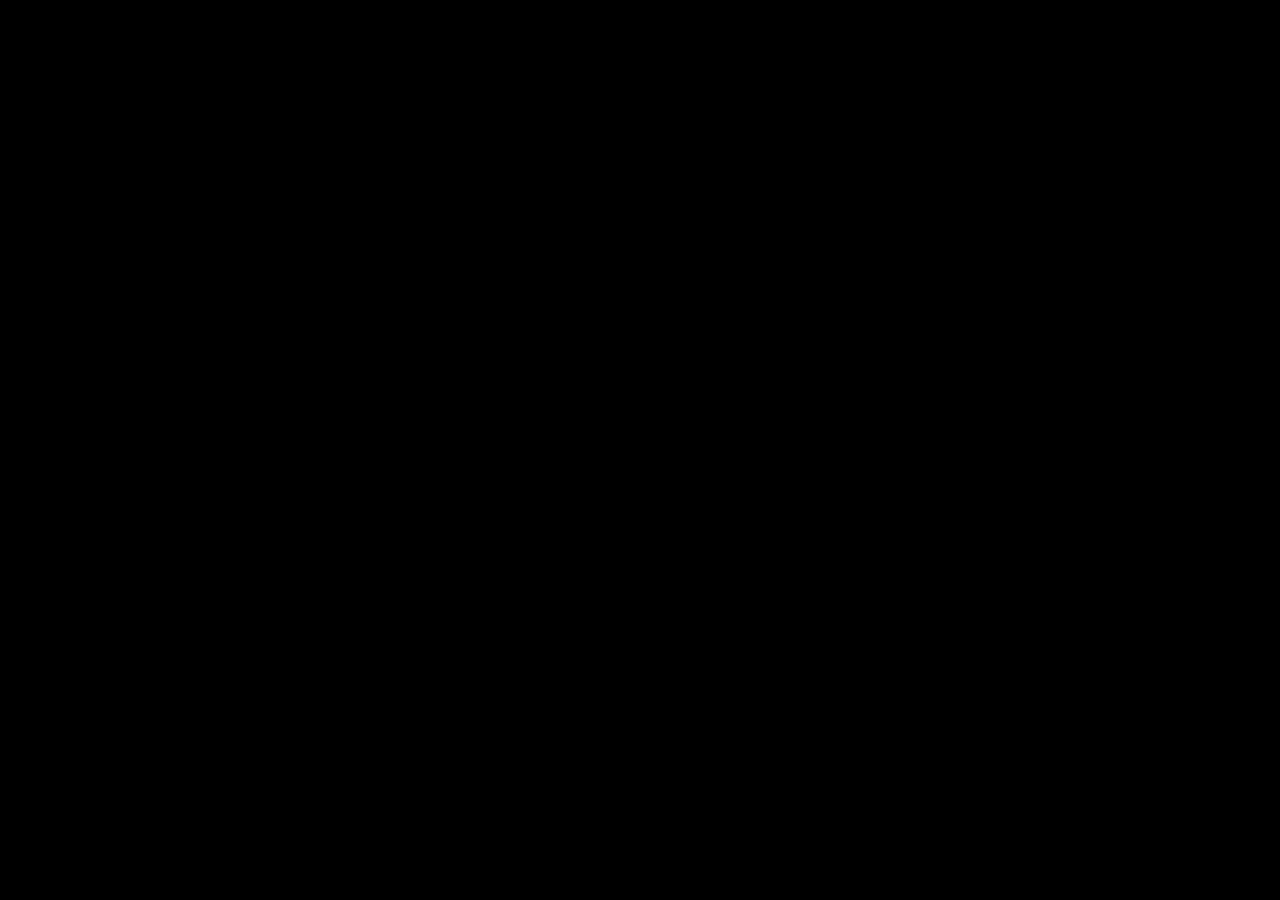
==== index.html @ 18331a68 "Merge pull request #1 from Groschenroman/main Switchable number format: US (1,234.56) and European (" ====
<!doctype html>
<html lang="en">
  <head>
    <meta charset="UTF-8" />
    <title>Calculator</title>
    <meta
      name="viewport"
      content="width=device-width, initial-scale=1, maximum-scale=1, user-scalable=no, viewport-fit=cover"
    />
    <meta name="apple-mobile-web-app-capable" content="yes" />
    <meta name="mobile-web-app-capable" content="yes" />
    <!-- Opaque bar: content must not sit under the status bar, or iOS 26 blurs and darkens it -->
    <meta name="apple-mobile-web-app-status-bar-style" content="black" />
    <meta name="apple-mobile-web-app-title" content="Calculator" />
    <meta name="theme-color" content="#000000" />
    <meta name="format-detection" content="telephone=no" />
    <link rel="apple-touch-icon" href="calc-icon.png" />
    <link rel="icon" href="calc-icon.png" />
    <link rel="manifest" href="manifest.webmanifest" />
    <link rel="stylesheet" href="style.css" />
  </head>
  <body>
    <main class="calc">
      <!-- Top-left: history (clock). Long-press sets/clears the target. Minute hand flips when a target is set. -->
      <button
        class="round history"
        id="historyBtn"
        aria-label="History"
        type="button"
      >
        <svg
          viewBox="0 0 24 24"
          style="--w: 22; --h: 22"
          fill="none"
          stroke="currentColor"
          stroke-width="2.1"
          stroke-linecap="round"
          stroke-linejoin="round"
        >
          <circle cx="12" cy="12" r="10.9" />
          <line x1="12" y1="12" x2="12" y2="6" />
          <line id="minuteHand" x1="12" y1="12" x2="17" y2="12" />
        </svg>
      </button>
      <!-- Top-right: calculator mode. Long-press shows the target while held. -->
      <button
        class="round mode"
        id="modeBtn"
        aria-label="Calculator mode"
        type="button"
      >
        <svg viewBox="0 0 26.7 38.7" style="--w: 15.8; --h: 22.5">
          <mask id="calcMask">
            <rect x="0" y="0" width="26.7" height="38.7" rx="5.5" fill="#fff" />
            <rect
              x="4.2"
              y="4.6"
              width="18.3"
              height="8.4"
              rx="2"
              fill="#000"
            />
            <g fill="#000">
              <circle cx="7.1" cy="19.2" r="2.1" />
              <circle cx="13.35" cy="19.2" r="2.1" />
              <circle cx="19.6" cy="19.2" r="2.1" />
              <circle cx="7.1" cy="26.2" r="2.1" />
              <circle cx="13.35" cy="26.2" r="2.1" />
              <circle cx="19.6" cy="26.2" r="2.1" />
              <circle cx="7.1" cy="33.2" r="2.1" />
              <circle cx="13.35" cy="33.2" r="2.1" />
              <circle cx="19.6" cy="33.2" r="2.1" />
            </g>
          </mask>
          <rect
            x="0"
            y="0"
            width="26.7"
            height="38.7"
            rx="5.5"
            fill="currentColor"
            mask="url(#calcMask)"
          />
        </svg>
      </button>
      <div class="toast" id="toast" aria-live="polite"></div>

      <div class="expr" id="expr"><span id="exprText"></span></div>
      <div class="display" id="display">
        <span class="display-text" id="displayText">0</span>
      </div>

      <div class="keypad" id="keypad">
        <button class="key fn" data-key="bs" type="button" aria-label="Delete">
          <svg
            viewBox="0 0 40 34"
            style="--w: 37.5; --h: 32"
            fill="none"
            stroke="currentColor"
            stroke-width="2.4"
            stroke-linecap="round"
            stroke-linejoin="round"
          >
            <path
              d="M1.6 17 L12.2 3.4 Q13.4 1.8 15.4 1.8 L34.2 1.8 Q38.4 1.8 38.4 6 L38.4 28 Q38.4 32.2 34.2 32.2 L15.4 32.2 Q13.4 32.2 12.2 30.6 Z"
            />
            <line x1="19.5" y1="12" x2="29.5" y2="22" />
            <line x1="29.5" y1="12" x2="19.5" y2="22" />
          </svg>
        </button>
        <button class="key fn" data-key="clear" id="clearKey" type="button">
          AC
        </button>
        <button
          class="key fn"
          data-key="percent"
          type="button"
          aria-label="Percent"
        >
          <svg
            viewBox="0 0 29 30.3"
            style="--w: 33.4; --h: 34.7"
            fill="none"
            stroke="currentColor"
            stroke-width="2.6"
            stroke-linecap="round"
          >
            <ellipse cx="7.6" cy="8" rx="5.6" ry="6.4" />
            <ellipse cx="21.4" cy="22.3" rx="5.6" ry="6.4" />
            <line x1="24.4" y1="1.6" x2="4.6" y2="28.7" />
          </svg>
        </button>
        <button class="key op" data-key="/" type="button" aria-label="Divide">
          <svg
            viewBox="0 0 31 27.7"
            style="--w: 28.3; --h: 25.3"
            fill="currentColor"
            stroke="currentColor"
            stroke-linecap="round"
          >
            <circle cx="15.5" cy="2.7" r="2.7" stroke="none" />
            <circle cx="15.5" cy="25" r="2.7" stroke="none" />
            <line
              x1="1.65"
              y1="13.85"
              x2="29.35"
              y2="13.85"
              stroke-width="3.3"
            />
          </svg>
        </button>

        <button class="key num" data-key="7" type="button">7</button>
        <button class="key num" data-key="8" type="button">8</button>
        <button class="key num" data-key="9" type="button">9</button>
        <button class="key op" data-key="*" type="button" aria-label="Multiply">
          <svg
            viewBox="0 0 25 25"
            style="--w: 22.9; --h: 22.9"
            fill="none"
            stroke="currentColor"
            stroke-width="3.3"
            stroke-linecap="round"
          >
            <line x1="1.65" y1="1.65" x2="23.35" y2="23.35" />
            <line x1="23.35" y1="1.65" x2="1.65" y2="23.35" />
          </svg>
        </button>

        <button class="key num" data-key="4" type="button">4</button>
        <button class="key num" data-key="5" type="button">5</button>
        <button class="key num" data-key="6" type="button">6</button>
        <button class="key op" data-key="-" type="button" aria-label="Subtract">
          <svg
            viewBox="0 0 31 31"
            style="--w: 28.3; --h: 28.3"
            fill="none"
            stroke="currentColor"
            stroke-width="3.3"
            stroke-linecap="round"
          >
            <line x1="1.65" y1="15.5" x2="29.35" y2="15.5" />
          </svg>
        </button>

        <button class="key num" data-key="1" type="button">1</button>
        <button class="key num" data-key="2" type="button">2</button>
        <button class="key num" data-key="3" type="button">3</button>
        <button class="key op" data-key="+" type="button" aria-label="Add">
          <svg
            viewBox="0 0 31 31"
            style="--w: 28.3; --h: 28.3"
            fill="none"
            stroke="currentColor"
            stroke-width="3.3"
            stroke-linecap="round"
          >
            <line x1="1.65" y1="15.5" x2="29.35" y2="15.5" />
            <line x1="15.5" y1="1.65" x2="15.5" y2="29.35" />
          </svg>
        </button>

        <button
          class="key num"
          data-key="negate"
          type="button"
          aria-label="Plus minus"
        >
          <svg
            viewBox="0 0 30 30"
            style="--w: 34.5; --h: 34"
            fill="none"
            stroke="currentColor"
            stroke-width="2.5"
            stroke-linecap="round"
          >
            <line x1="7" y1="3" x2="7" y2="13" />
            <line x1="2" y1="8" x2="12" y2="8" />
            <line x1="21.5" y1="1.6" x2="7.5" y2="28.4" />
            <line x1="19" y1="24" x2="28.5" y2="24" />
          </svg>
        </button>
        <button class="key num" data-key="0" type="button">0</button>
        <button class="key num" data-key="." type="button">.</button>
        <button class="key op" data-key="=" type="button" aria-label="Equals">
          <svg
            viewBox="0 0 26 15.3"
            style="--w: 23.8; --h: 14"
            fill="none"
            stroke="currentColor"
            stroke-width="3.3"
            stroke-linecap="round"
          >
            <line x1="1.65" y1="1.65" x2="24.35" y2="1.65" />
            <line x1="1.65" y1="13.65" x2="24.35" y2="13.65" />
          </svg>
        </button>
      </div>
    </main>
    <script src="app.js"></script>
  </body>
</html>
---- style.css ----
/* Geometry measured from an iOS 26 Calculator screenshot on a 393 x 852 pt iPhone (15/16/17 Pro size).
   CSS px == iOS pt. Everything scales with screen width via --u so other models stay proportional. */
:root {
  --u: calc(100vw / 393);   /* one iOS point on a 393pt-wide screen */

  --orange: #ff9201;
  --orange-dark: #fa8c00;
  --orange-press: #fcc78d;
  --fn: #5e5e5e;
  --fn-dark: #525252;
  --fn-press: #a5a5a8;
  --num: #343434;
  --num-dark: #2e2e2e;
  --num-press: #737373;
  --top: #202020;
  --white: #ffffff;
  --rim: rgba(255, 255, 255, 0.16);

  --pad-x: calc(16 * var(--u));
  --gap-x: calc(8 * var(--u));
  --gap-y: calc(8 * var(--u));
  --btn: calc((100vw - 2 * var(--pad-x) - 3 * var(--gap-x)) / 4);
  --top-btn: calc(44 * var(--u));
  --safe-top: env(safe-area-inset-top, 59px);
  --display-size: calc(64 * var(--u));
  --label-size: calc(35 * var(--u));
}

* { box-sizing: border-box; }

html, body {
  margin: 0;
  padding: 0;
  height: 100%;
  background: #000;
  color: var(--white);
  overflow: hidden;
  overscroll-behavior: none;
  -webkit-text-size-adjust: 100%;
  -webkit-touch-callout: none;
  -webkit-user-select: none;
  user-select: none;
  -webkit-tap-highlight-color: transparent;
  font-family: -apple-system, BlinkMacSystemFont, system-ui, "SF Pro Display", "SF Pro Text", "Helvetica Neue", Helvetica, Arial, sans-serif;
  -webkit-font-smoothing: antialiased;
}

.calc {
  position: fixed;
  inset: 0;
  background: #000;
  touch-action: manipulation;
}
/* Phone held sideways: just go black. The portrait layout is the only one. */
@media (orientation: landscape) {
  .calc { visibility: hidden; pointer-events: none; }
}

button {
  font: inherit;
  color: inherit;
  background: none;
  border: 0;
  padding: 0;
  margin: 0;
  outline: none;
  -webkit-appearance: none;
  appearance: none;
  touch-action: manipulation;
  cursor: default;
}

/* Inline SVG glyphs: each sets its own --w/--h in pt at the 393 scale */
button svg {
  display: block;
  pointer-events: none;
  width: calc(var(--w) * var(--u));
  height: calc(var(--h) * var(--u));
}

/* Top corner buttons */
.round {
  position: absolute;
  top: var(--safe-top);
  width: var(--top-btn);
  height: var(--top-btn);
  border-radius: 50%;
  background: var(--top);
  box-shadow: inset 0 0 0 1px rgba(255, 255, 255, 0.12);
  color: var(--white);
  display: flex;
  align-items: center;
  justify-content: center;
  transition: background-color 0.28s ease-out;
}
.round.history { left: var(--pad-x); }
.round.mode { right: var(--pad-x); }
.round.pressed { transition: none; background: #3a3a3a; }

/* Brief note between the round buttons (number format switch) */
.toast {
  position: absolute;
  top: calc(var(--safe-top) + 10 * var(--u));
  left: 50%;
  transform: translateX(-50%);
  height: calc(24 * var(--u));
  padding: 0 calc(12 * var(--u));
  border-radius: calc(12 * var(--u));
  background: rgba(255, 255, 255, 0.08);
  color: #8e8e93;
  font-size: calc(14 * var(--u));
  line-height: calc(24 * var(--u));
  white-space: nowrap;
  pointer-events: none;
  opacity: 0;
  transition: opacity 0.25s ease-out;
}
.toast.show { opacity: 1; }

/* Keypad. Anchored from the top: in a home-screen web app iOS reports a viewport that is
   shorter than the screen by the status-bar height, so bottom anchoring lands too high.
   The screen aspect ratio is the same on all recent iPhones, so top offsets in --u scale fine. */
.keypad {
  position: absolute;
  left: var(--pad-x);
  right: var(--pad-x);
  /* Offsets are from the top safe-area inset, so they hold whether the page starts under
     the status bar (translucent) or below it (opaque, safe-area-inset-top = 0). */
  top: calc(var(--safe-top) + 277.9 * var(--u));
  display: grid;
  grid-template-columns: repeat(4, 1fr);
  grid-auto-rows: var(--btn);
  column-gap: var(--gap-x);
  row-gap: var(--gap-y);
}

.key {
  height: var(--btn);
  border-radius: 50%;
  display: flex;
  align-items: center;
  justify-content: center;
  font-size: var(--label-size);
  font-weight: 400;
  line-height: 1;
  color: var(--white);
  box-shadow: inset 0 0 0 1px var(--rim);
  transition: background-color 0.28s ease-out, color 0.28s ease-out;
}
.key.num { background: linear-gradient(160deg, var(--num) 55%, var(--num-dark)); }
.key.fn  { background: linear-gradient(160deg, var(--fn) 45%, var(--fn-dark)); }
.key.op  { background: linear-gradient(180deg, var(--orange) 60%, var(--orange-dark)); }

.key.pressed { transition: none; }
.key.num.pressed { background: var(--num-press); }
.key.fn.pressed  { background: var(--fn-press); }
.key.op.pressed  { background: var(--orange-press); }

/* Text labels render slightly low relative to the reference; nudge them up */
.key.num:not([data-key="negate"]), .key.fn[data-key="clear"] { padding-bottom: calc(0.8 * var(--u)); }
/* The backspace glyph's visual centre sits left of the button centre in iOS */
.key[data-key="bs"] svg { transform: translateX(calc(-1.3 * var(--u))); }

/* Grey expression line above the number (iOS 26) */
.expr {
  position: absolute;
  left: var(--pad-x);
  right: calc(15.5 * var(--u));
  top: calc(var(--safe-top) + 160.8 * var(--u));
  height: calc(27 * var(--u));
  color: #8e8e93;
  display: flex;
  align-items: center;
  justify-content: flex-end;
  overflow: hidden;
}
.expr span {
  font-size: calc(27 * var(--u));
  font-weight: 400;
  line-height: 1;
  white-space: nowrap;
}

/* Display */
.display {
  position: absolute;
  left: var(--pad-x);
  right: calc(16.2 * var(--u));
  /* The box is exactly one line of the base size, so shrunken text stays centred on the
     same line as iOS does. Puts the digit baseline at 314pt on iOS Safari. */
  top: calc(var(--safe-top) + 200.9 * var(--u));
  height: var(--display-size);
  display: flex;
  align-items: center;
  justify-content: flex-end;
  overflow: hidden;
}
/* Text that still doesn't fit runs off the left edge and fades out, as in iOS 26 */
.clipped {
  -webkit-mask-image: linear-gradient(to right, rgba(0, 0, 0, 0), #000 calc(25 * var(--u)));
  mask-image: linear-gradient(to right, rgba(0, 0, 0, 0), #000 calc(25 * var(--u)));
}
.display-text {
  display: block;
  font-size: var(--display-size);
  font-weight: 400;
  line-height: 1;
  white-space: nowrap;
  transform-origin: right bottom;
  will-change: font-size;
}
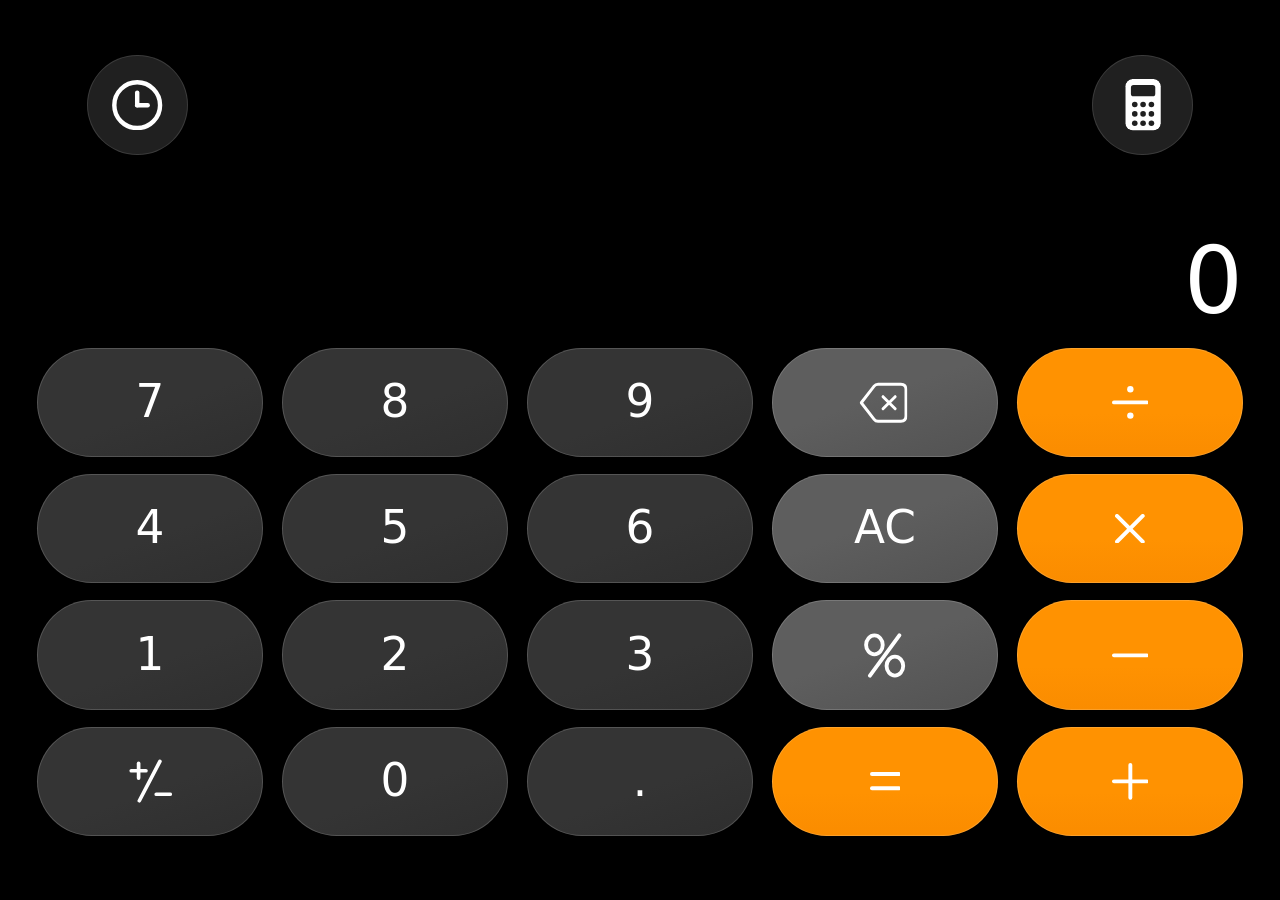
==== commit 56980090: "Add the iPhone Duo layouts Ports gmadrigal25's DuoCalcDM layouts: the Duo Calculator's 5 x 4 keypad " ====
--- a/index.html
+++ b/index.html
@@ -3,6 +3,13 @@
   <head>
     <meta charset="UTF-8" />
     <title>Calculator</title>
+    <script>
+      // /us, /uk and /eu need a trailing slash, so the relative manifest, styles and
+      // service worker resolve inside that version's folder.
+      if (/^\/(us|uk|eu)$/.test(location.pathname)) {
+        location.replace(location.pathname + "/" + location.search + location.hash);
+      }
+    </script>
     <meta
       name="viewport"
       content="width=device-width, initial-scale=1, maximum-scale=1, user-scalable=no, viewport-fit=cover"
@@ -20,8 +27,10 @@
     <link rel="stylesheet" href="style.css" />
   </head>
   <body>
-    <main class="calc">
-      <!-- Top-left: history (clock). Long-press sets/clears the target. Minute hand flips when a target is set. -->
+    <main class="calc" id="calc">
+      <!-- Reads the safe-area insets for the iPhone Duo layouts in app.js. -->
+      <div class="safe-probe" id="safeProbe" aria-hidden="true"></div>
+      <!-- Top-left: history (clock). A tap saves the number on screen as the target. The minute hand shows the state. -->
       <button
         class="round history"
         id="historyBtn"
@@ -42,11 +51,11 @@
           <line id="minuteHand" x1="12" y1="12" x2="17" y2="12" />
         </svg>
       </button>
-      <!-- Top-right: calculator mode. Long-press shows the target while held. -->
+      <!-- Top-right: calculator icon. A tap sets the target to the current date and time. -->
       <button
         class="round mode"
         id="modeBtn"
-        aria-label="Calculator mode"
+        aria-label="Calculator"
         type="button"
       >
         <svg viewBox="0 0 26.7 38.7" style="--w: 15.8; --h: 22.5">
@@ -83,7 +92,6 @@
           />
         </svg>
       </button>
-      <div class="toast" id="toast" aria-live="polite"></div>
 
       <div class="expr" id="expr"><span id="exprText"></span></div>
       <div class="display" id="display">
--- a/style.css
+++ b/style.css
@@ -51,10 +51,6 @@
   background: #000;
   touch-action: manipulation;
 }
-/* Phone held sideways: just go black. The portrait layout is the only one. */
-@media (orientation: landscape) {
-  .calc { visibility: hidden; pointer-events: none; }
-}
 
 button {
   font: inherit;
@@ -97,26 +93,6 @@
 .round.mode { right: var(--pad-x); }
 .round.pressed { transition: none; background: #3a3a3a; }
 
-/* Brief note between the round buttons (number format switch) */
-.toast {
-  position: absolute;
-  top: calc(var(--safe-top) + 10 * var(--u));
-  left: 50%;
-  transform: translateX(-50%);
-  height: calc(24 * var(--u));
-  padding: 0 calc(12 * var(--u));
-  border-radius: calc(12 * var(--u));
-  background: rgba(255, 255, 255, 0.08);
-  color: #8e8e93;
-  font-size: calc(14 * var(--u));
-  line-height: calc(24 * var(--u));
-  white-space: nowrap;
-  pointer-events: none;
-  opacity: 0;
-  transition: opacity 0.25s ease-out;
-}
-.toast.show { opacity: 1; }
-
 /* Keypad. Anchored from the top: in a home-screen web app iOS reports a viewport that is
    shorter than the screen by the status-bar height, so bottom anchoring lands too high.
    The screen aspect ratio is the same on all recent iPhones, so top offsets in --u scale fine. */
@@ -135,6 +111,7 @@
 }
 
 .key {
+  position: relative;
   height: var(--btn);
   border-radius: 50%;
   display: flex;
@@ -151,10 +128,28 @@
 .key.fn  { background: linear-gradient(160deg, var(--fn) 45%, var(--fn-dark)); }
 .key.op  { background: linear-gradient(180deg, var(--orange) 60%, var(--orange-dark)); }
 
-.key.pressed { transition: none; }
-.key.num.pressed { background: var(--num-press); }
-.key.fn.pressed  { background: var(--fn-press); }
-.key.op.pressed  { background: var(--orange-press); }
+.key.pressed, .key.secret-feedback { transition: none; }
+.key.num.pressed, .key.num.secret-feedback { background: var(--num-press); }
+.key.fn.pressed, .key.fn.secret-feedback  { background: var(--fn-press); }
+.key.op.pressed, .key.op.secret-feedback  { background: var(--orange-press); }
+
+/* With a force number set, a small dot under + or − shows which one reaches it, and one under
+   a number key shows how many digits that takes. Both go once the force is armed. They sit
+   below the symbol, a little to the right, and each key's speck has a slightly different
+   spot, size and shape (set in app.js), so they look like dust rather than a mark. */
+.key.secret-count-hint::after {
+  content: "";
+  position: absolute;
+  left: calc(50% + var(--speck-dx, 6.7) * var(--u));
+  top: calc(50% + var(--speck-dy, 25.3) * var(--u));
+  width: calc(var(--speck-size, 1.6) * var(--speck-u, var(--u)));
+  height: calc(var(--speck-size, 1.6) * var(--speck-u, var(--u)));
+  border-radius: var(--speck-shape, 50%);
+  background: rgba(255, 255, 255, 0.8);
+  box-shadow: 0 0 calc(0.5 * var(--u)) rgba(255, 255, 255, 0.35);
+  transform: translate(-50%, -50%) rotate(var(--speck-rot, 0deg));
+  pointer-events: none;
+}
 
 /* Text labels render slightly low relative to the reference; nudge them up */
 .key.num:not([data-key="negate"]), .key.fn[data-key="clear"] { padding-bottom: calc(0.8 * var(--u)); }
@@ -209,3 +204,166 @@
   transform-origin: right bottom;
   will-change: font-size;
 }
+
+/* Landscape, as the basic iOS 26 Calculator lays itself out sideways: the same 20 keys as wide
+   pills in five columns (7 8 9 ⌫ ÷ / 4 5 6 AC × / 1 2 3 % − / ± 0 . = +), the number above
+   on the right. Measured from a 852 x 393 pt screenshot. Here --u is one point of a 393pt-tall
+   screen, so it scales with height; the columns stretch to fill the width between the
+   safe areas. Inside the keypad --u is rescaled to the key height, so labels, glyphs and
+   specks keep their portrait proportions. */
+@media (orientation: landscape) {
+  :root {
+    --u: calc(100vh / 393);
+    --side: calc(max(env(safe-area-inset-left, 0px), env(safe-area-inset-right, 0px)) + 16 * var(--u));
+    --btn: calc(47.7 * var(--u));
+    --gap-x: calc(8.1 * var(--u));
+    --gap-y: calc(7.5 * var(--u));
+    --keys-top: calc(151.8 * var(--u));
+    --display-size: calc(40.4 * var(--u));
+    --expr-size: calc(17.5 * var(--u));
+    --speck-u: calc(0.7 * var(--u));
+  }
+
+  .round { top: calc(23.8 * var(--u)); }
+  .round.history { left: calc(38 * var(--u)); }
+  .round.mode { right: calc(38 * var(--u)); }
+
+  .keypad {
+    left: var(--side);
+    right: var(--side);
+    top: var(--keys-top);
+    grid-template-columns: repeat(5, 1fr);
+    --u: calc(var(--btn) / 84.25);
+    --label-size: calc(35 * var(--u));
+  }
+  .key { border-radius: calc(var(--btn) / 2); }
+
+  .expr {
+    left: var(--side);
+    right: calc(var(--side) - 0.5 * var(--u));
+    top: calc(81.1 * var(--u));
+    height: var(--expr-size);
+  }
+  .expr span { font-size: var(--expr-size); }
+  .display {
+    left: var(--side);
+    right: calc(var(--side) + 0.2 * var(--u));
+    top: calc(102.7 * var(--u));
+  }
+
+  .key[data-key="7"]       { order: 1; }
+  .key[data-key="8"]       { order: 2; }
+  .key[data-key="9"]       { order: 3; }
+  .key[data-key="bs"]      { order: 4; }
+  .key[data-key="/"]       { order: 5; }
+  .key[data-key="4"]       { order: 6; }
+  .key[data-key="5"]       { order: 7; }
+  .key[data-key="6"]       { order: 8; }
+  .key[data-key="clear"]   { order: 9; }
+  .key[data-key="*"]       { order: 10; }
+  .key[data-key="1"]       { order: 11; }
+  .key[data-key="2"]       { order: 12; }
+  .key[data-key="3"]       { order: 13; }
+  .key[data-key="percent"] { order: 14; }
+  .key[data-key="-"]       { order: 15; }
+  .key[data-key="negate"]  { order: 16; }
+  .key[data-key="0"]       { order: 17; }
+  .key[data-key="."]       { order: 18; }
+  .key[data-key="="]       { order: 19; }
+  .key[data-key="+"]       { order: 20; }
+}
+
+/* iPhone Duo, folded (cover screen) and unfolded (inner screen), upright and sideways. From
+   gmadrigal25's DuoCalcDM, measured from the Duo's own Calculator. app.js adds .duo and sets the
+   --d-* sizes from the live screen size only on a Duo-shaped screen, so ordinary iPhones keep
+   the layout above. Same 5 x 4 key order as the iPhone landscape layout. */
+.safe-probe {
+  position: absolute;
+  visibility: hidden;
+  pointer-events: none;
+  padding: env(safe-area-inset-top, 0px) env(safe-area-inset-right, 0px)
+           env(safe-area-inset-bottom, 0px) env(safe-area-inset-left, 0px);
+}
+
+.calc.duo {
+  /* Colours sampled from the Duo Calculator: flat keys rather than gradients */
+  --orange: #f19837;
+  --orange-dark: #f19837;
+  --orange-press: #f9c995;
+  --fn: #616161;
+  --fn-dark: #616161;
+  --num: #353535;
+  --num-dark: #353535;
+  --top: #1f1f1f;
+  --rim: rgba(255, 255, 255, 0.07);
+}
+
+.calc.duo .round {
+  top: var(--d-round-top);
+  width: var(--d-round);
+  height: var(--d-round);
+  --u: calc(var(--d-round) / 44);
+  box-shadow: inset 0 1px 0 rgba(255, 255, 255, 0.13), inset 0 0 0 1px var(--rim);
+}
+.calc.duo .round.history { left: var(--d-round-left); }
+.calc.duo .round.mode { right: var(--d-round-right); }
+
+.calc.duo .keypad {
+  left: var(--d-kp-left);
+  right: auto;
+  width: var(--d-kp-width);
+  top: var(--d-kp-top);
+  grid-template-columns: repeat(5, var(--d-key-w));
+  grid-auto-rows: var(--d-key-h);
+  column-gap: var(--d-gap-x);
+  row-gap: var(--d-gap-y);
+  /* Labels, glyphs and specks keep their proportions to the key height */
+  --u: calc(var(--d-key-h) / 84.25);
+  --speck-u: max(calc(var(--d-key-h) / 84.25), 0.7px);
+  --label-size: calc(var(--d-key-h) * 0.43);
+}
+.calc.duo .key {
+  height: var(--d-key-h);
+  border-radius: 999px;
+  box-shadow: inset 0 1px 0 rgba(255, 255, 255, 0.13), inset 0 0 0 1px var(--rim);
+}
+
+.calc.duo .expr {
+  left: var(--d-text-left);
+  right: var(--d-text-right);
+  top: var(--d-expr-top);
+  height: var(--d-expr-font);
+}
+.calc.duo .expr span { font-size: var(--d-expr-font); }
+.calc.duo .display {
+  left: var(--d-text-left);
+  right: var(--d-text-right);
+  top: var(--d-disp-top);
+  height: var(--d-disp-font);
+}
+.calc.duo .display-text { font-size: var(--d-disp-font); }
+.calc.duo .clipped {
+  -webkit-mask-image: linear-gradient(to right, rgba(0, 0, 0, 0), #000 calc(0.38 * var(--d-disp-font)));
+  mask-image: linear-gradient(to right, rgba(0, 0, 0, 0), #000 calc(0.38 * var(--d-disp-font)));
+}
+
+.calc.duo .key[data-key="7"]       { order: 1; }
+.calc.duo .key[data-key="8"]       { order: 2; }
+.calc.duo .key[data-key="9"]       { order: 3; }
+.calc.duo .key[data-key="bs"]      { order: 4; }
+.calc.duo .key[data-key="/"]       { order: 5; }
+.calc.duo .key[data-key="4"]       { order: 6; }
+.calc.duo .key[data-key="5"]       { order: 7; }
+.calc.duo .key[data-key="6"]       { order: 8; }
+.calc.duo .key[data-key="clear"]   { order: 9; }
+.calc.duo .key[data-key="*"]       { order: 10; }
+.calc.duo .key[data-key="1"]       { order: 11; }
+.calc.duo .key[data-key="2"]       { order: 12; }
+.calc.duo .key[data-key="3"]       { order: 13; }
+.calc.duo .key[data-key="percent"] { order: 14; }
+.calc.duo .key[data-key="-"]       { order: 15; }
+.calc.duo .key[data-key="negate"]  { order: 16; }
+.calc.duo .key[data-key="0"]       { order: 17; }
+.calc.duo .key[data-key="."]       { order: 18; }
+.calc.duo .key[data-key="="]       { order: 19; }
+.calc.duo .key[data-key="+"]       { order: 20; }
